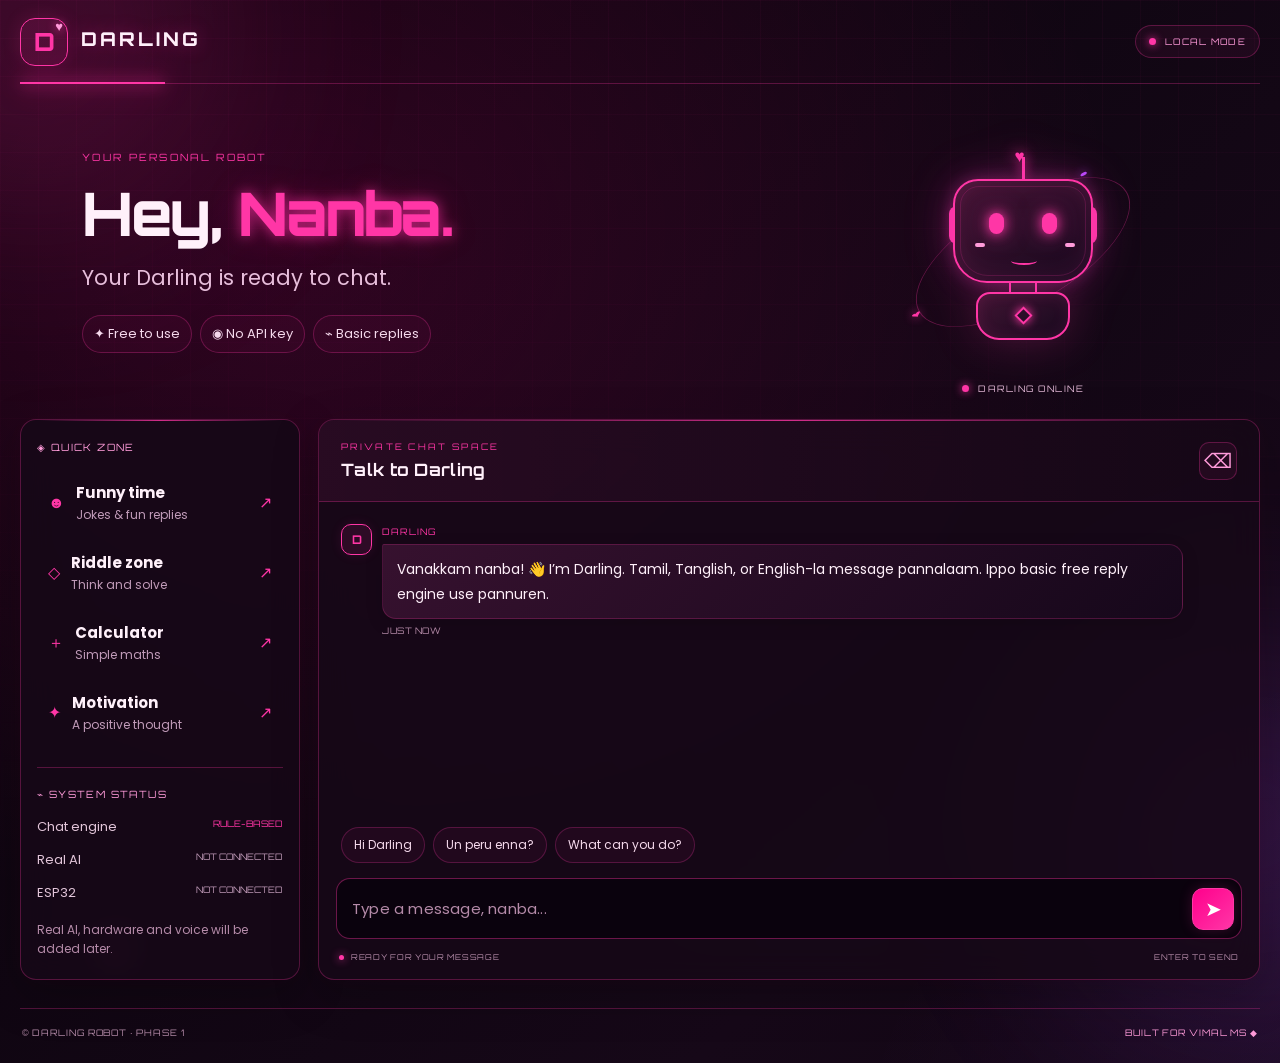
==== frontend/index.html @ db8fdfd2 "Build DARLING AI project" ====
<!doctype html>
<html lang="en"><head><meta charset="utf-8"><meta name="viewport" content="width=device-width,initial-scale=1"><meta name="theme-color" content="#050a0b"><title>Darling Robot | Free Chat</title><link rel="stylesheet" href="style.css"></head>
<body><div class="glow g1"></div><div class="glow g2"></div><main class="shell">
<header><a class="brand" href="#"><span class="logo">D</span><span><b>DARLING</b><small></small></span></a><span class="online"><i></i> LOCAL MODE</span></header>
<section class="hero"><div><p class="eyebrow">YOUR PERSONAL ROBOT</p><h1>Hey, <em>Nanba.</em></h1><p class="subtitle">Your Darling is ready to chat.</p><div class="pills"><span>✦ Free to use</span><span>◉ No API key</span><span>⌁ Basic replies</span></div></div><div class="robot-stage"><div class="orbit"></div><div class="robot"><div class="antenna"></div><div class="ears"></div><div class="face"><i></i><i></i><span></span><b></b></div><div class="neck"></div><div class="body"><span></span></div></div><p><i></i> DARLING ONLINE</p></div></section>
<section class="workspace"><aside class="side"><h3>◈ QUICK ZONE</h3><button data-prompt="Tell me a joke">☻ <span><b>Funny time</b><small>Jokes & fun replies</small></span> ↗</button><button data-prompt="Tell me a riddle">◇ <span><b>Riddle zone</b><small>Think and solve</small></span> ↗</button><button data-prompt="Calculate 25 * 4">＋ <span><b>Calculator</b><small>Simple maths</small></span> ↗</button><button data-prompt="Tell me something motivational">✦ <span><b>Motivation</b><small>A positive thought</small></span> ↗</button><div class="system"><h3>⌁ SYSTEM STATUS</h3><p>Chat engine <b class="green">RULE-BASED</b></p><p>Real AI <b>NOT CONNECTED</b></p><p>ESP32 <b>NOT CONNECTED</b></p><small>Real AI, hardware and voice will be added later.</small></div></aside>
<section class="chat"><div class="chat-head"><div><p class="eyebrow">PRIVATE CHAT SPACE</p><h2>Talk to Darling</h2></div><button id="clear" class="clear" title="Clear chat">⌫</button></div><div id="messages" class="messages" aria-live="polite"><div class="message bot"><div class="avatar">D</div><div><label>DARLING</label><p>Vanakkam nanba! 👋 I’m Darling. Tamil, Tanglish, or English-la message pannalaam. Ippo basic free reply engine use pannuren.</p><small>JUST NOW</small></div></div></div><div class="suggestions"><button data-prompt="Hi Darling">Hi Darling</button><button data-prompt="Un peru enna?">Un peru enna?</button><button data-prompt="What can you do?">What can you do?</button></div><form id="form"><input id="input" maxlength="500" placeholder="Type a message, nanba..." autocomplete="off" required><button class="send" aria-label="Send message">➤</button></form><div class="foot"><span><i></i> READY FOR YOUR MESSAGE</span><span>ENTER TO SEND</span></div></section></section><footer><span>© DARLING ROBOT · PHASE 1</span><span>BUILT FOR VIMAL MS ◆</span></footer></main><script src="app.js"></script></body></html>
---- frontend/style.css ----
@import url('https://fonts.googleapis.com/css2?family=Orbitron:wght@400;500;600;700;800;900&family=Poppins:wght@300;400;500;600;700;800&family=Rajdhani:wght@400;500;600;700&display=swap');

:root {
    --bg: #08030a;
    --panel: rgba(22, 8, 23, 0.88);
    --pink: #ff36a6;
    --hot-pink: #ff008c;
    --light-pink: #ff9bda;
    --purple: #b44cff;
    --text: #fff0fa;
    --muted: #c19bb9;
    --border: rgba(255, 54, 166, 0.28);
    --font: 'Poppins', sans-serif;
    --display: 'Orbitron', sans-serif;
}

* {
    box-sizing: border-box;
    margin: 0;
    padding: 0;
}

html {
    min-height: 100%;
    background: var(--bg);
    scroll-behavior: smooth;
}

body {
    min-height: 100vh;
    overflow-x: hidden;
    color: var(--text);
    font-family: var(--font);
    background:
        radial-gradient(ellipse at 15% 15%, rgba(255, 0, 140, .15), transparent 36%),
        radial-gradient(ellipse at 85% 75%, rgba(180, 76, 255, .14), transparent 34%),
        linear-gradient(135deg, #08030a, #160818 50%, #08030c);
    background-size: 150% 150%;
    animation: backgroundFlow 14s ease-in-out infinite alternate;
}

@keyframes backgroundFlow {
    from {
        background-position: 0% 0%;
    }
    to {
        background-position: 100% 100%;
    }
}

body::before {
    content: "";
    position: fixed;
    inset: 0;
    z-index: 0;
    pointer-events: none;
    background-image:
        linear-gradient(rgba(255, 54, 166, .035) 1px, transparent 1px),
        linear-gradient(90deg, rgba(255, 54, 166, .035) 1px, transparent 1px);
    background-size: 38px 38px;
    mask-image: linear-gradient(to bottom, black, transparent 95%);
}

body::after {
    content: "♥";
    position: fixed;
    z-index: 0;
    left: 8%;
    bottom: -80px;
    pointer-events: none;
    color: rgba(255, 54, 166, .13);
    font-size: 42px;
    text-shadow: 0 0 24px var(--pink);
    animation: floatingHeart 15s linear infinite;
}

@keyframes floatingHeart {
    0% {
        transform: translateY(0) rotate(0deg) scale(.7);
        opacity: 0;
    }
    15% {
        opacity: .8;
    }
    80% {
        opacity: .5;
    }
    100% {
        transform: translateY(-115vh) rotate(35deg) scale(1.4);
        opacity: 0;
    }
}

button,
input {
    font: inherit;
}

button {
    -webkit-tap-highlight-color: transparent;
}

::selection {
    background: var(--pink);
    color: #fff;
}

.shell {
    position: relative;
    z-index: 1;
    width: min(1240px, calc(100% - 40px));
    margin: auto;
}

.glow {
    position: fixed;
    width: 350px;
    height: 350px;
    border-radius: 50%;
    filter: blur(110px);
    opacity: .2;
    pointer-events: none;
    animation: glowMove 12s ease-in-out infinite alternate;
}

.g1 {
    background: var(--pink);
    top: -140px;
    left: -140px;
}

.g2 {
    background: var(--purple);
    right: -150px;
    bottom: -100px;
    animation-delay: -5s;
}

@keyframes glowMove {
    from {
        transform: translate(0, 0) scale(.9);
    }
    to {
        transform: translate(70px, 50px) scale(1.2);
    }
}

header {
    min-height: 84px;
    display: flex;
    align-items: center;
    justify-content: space-between;
    gap: 15px;
    border-bottom: 1px solid var(--border);
    position: relative;
}

header::after {
    content: "";
    position: absolute;
    bottom: -1px;
    left: 0;
    width: 145px;
    height: 2px;
    background: var(--pink);
    box-shadow: 0 0 15px var(--pink), 0 0 30px var(--hot-pink);
    animation: lineGlow 3s ease-in-out infinite alternate;
}

@keyframes lineGlow {
    from {
        width: 80px;
        opacity: .6;
    }
    to {
        width: 190px;
        opacity: 1;
    }
}

.brand {
    display: flex;
    align-items: center;
    gap: 13px;
    color: var(--text);
    text-decoration: none;
}

.logo {
    width: 48px;
    height: 48px;
    display: grid;
    place-items: center;
    border: 1px solid var(--pink);
    border-radius: 15px;
    background: rgba(255, 54, 166, .1);
    color: var(--pink);
    font: 800 25px var(--display);
    box-shadow: 0 0 18px rgba(255, 54, 166, .15);
    animation: heartPulse 2s ease-in-out infinite;
}

.logo::after {
    content: "♥";
    position: absolute;
    margin-left: 30px;
    margin-top: -30px;
    color: var(--light-pink);
    font: 13px var(--font);
    text-shadow: 0 0 10px var(--pink);
}

@keyframes heartPulse {
    0%, 100% {
        transform: scale(1);
        box-shadow: 0 0 12px rgba(255, 54, 166, .2);
    }
    50% {
        transform: scale(1.07);
        box-shadow: 0 0 28px rgba(255, 54, 166, .45);
    }
}

.brand b {
    display: block;
    font: 800 19px var(--display);
    letter-spacing: 3px;
    text-shadow: 0 0 18px rgba(255, 54, 166, .35);
}

.brand small {
    display: block;
    margin-top: 6px;
    color: var(--light-pink);
    font: 9px var(--display);
    letter-spacing: 1.7px;
}

.online {
    display: flex;
    align-items: center;
    gap: 9px;
    padding: 10px 13px;
    border: 1px solid var(--border);
    border-radius: 30px;
    background: rgba(255, 54, 166, .06);
    color: var(--light-pink);
    font: 9px var(--display);
    letter-spacing: 1.3px;
    white-space: nowrap;
}

.online i,
.foot i,
.robot-stage > p i {
    display: inline-block;
    width: 7px;
    height: 7px;
    flex-shrink: 0;
    border-radius: 50%;
    background: var(--pink);
    box-shadow: 0 0 9px var(--pink);
    animation: blinkStatus 2s infinite;
}

@keyframes blinkStatus {
    50% {
        opacity: .35;
        transform: scale(.8);
    }
}

.hero {
    display: grid;
    grid-template-columns: minmax(0, 1fr) 350px;
    align-items: center;
    min-height: 320px;
    padding: 25px 5%;
    gap: 15px;
}

.eyebrow {
    margin-bottom: 14px;
    color: var(--pink);
    font: 10px var(--display);
    letter-spacing: 2.3px;
}

.hero h1 {
    font: 800 clamp(35px, 5vw, 60px) var(--display);
    line-height: 1.2;
    letter-spacing: -2px;
}

.hero h1 em {
    color: var(--pink);
    font-style: normal;
    text-shadow: 0 0 13px rgba(255, 54, 166, .65), 0 0 32px rgba(255, 0, 140, .3);
    animation: textGlow 3s ease-in-out infinite alternate;
}

@keyframes textGlow {
    from {
        text-shadow: 0 0 8px rgba(255, 54, 166, .4);
    }
    to {
        text-shadow: 0 0 22px rgba(255, 54, 166, .8), 0 0 42px rgba(180, 76, 255, .4);
    }
}

.subtitle {
    margin: 13px 0 22px;
    color: #e7bedb;
    font-size: 21px;
}

.pills {
    display: flex;
    flex-wrap: wrap;
    gap: 8px;
}

.pills span {
    padding: 8px 11px;
    border: 1px solid var(--border);
    border-radius: 30px;
    background: rgba(255, 54, 166, .045);
    color: #f5d9ec;
    font-size: 13px;
    transition: .25s;
}

.pills span:hover {
    transform: translateY(-3px);
    border-color: var(--pink);
    color: var(--light-pink);
    box-shadow: 0 0 18px rgba(255, 54, 166, .18);
}

.robot-stage {
    height: 285px;
    position: relative;
    display: flex;
    align-items: center;
    justify-content: center;
    flex-direction: column;
    isolation: isolate;
}

.orbit {
    position: absolute;
    z-index: -1;
    width: 240px;
    height: 240px;
    border: 1px solid rgba(255, 54, 166, .32);
    border-radius: 50%;
    transform: rotate(-30deg) scaleY(.43);
    animation: orbitSpin 15s linear infinite;
}

.orbit::before {
    content: "♥";
    position: absolute;
    top: 45%;
    left: -10px;
    color: var(--pink);
    font-size: 18px;
    text-shadow: 0 0 15px var(--pink);
}

.orbit::after {
    content: "";
    position: absolute;
    top: 12%;
    right: 10%;
    width: 7px;
    height: 7px;
    border-radius: 50%;
    background: var(--purple);
    box-shadow: 0 0 15px var(--purple);
}

@keyframes orbitSpin {
    from {
        rotate: 0deg;
    }
    to {
        rotate: 360deg;
    }
}

.robot {
    position: relative;
    width: 148px;
    height: 190px;
    display: flex;
    align-items: center;
    flex-direction: column;
    filter: drop-shadow(0 0 22px rgba(255, 54, 166, .24));
    animation: robotFloat 4s ease-in-out infinite;
}

@keyframes robotFloat {
    0%, 100% {
        transform: translateY(0);
    }
    50% {
        transform: translateY(-9px);
    }
}

.antenna {
    position: relative;
    width: 3px;
    height: 22px;
    background: var(--pink);
    box-shadow: 0 0 12px var(--pink);
}

.antenna::before {
    content: "♥";
    position: absolute;
    top: -14px;
    left: -7px;
    color: var(--pink);
    font-size: 17px;
    text-shadow: 0 0 15px var(--pink);
    animation: heartPulse 1.5s infinite;
}

.ears {
    position: absolute;
    top: 49px;
    left: 0;
    width: 148px;
    height: 38px;
    border-left: 5px solid var(--pink);
    border-right: 5px solid var(--pink);
    border-radius: 8px;
    background: rgba(255, 54, 166, .035);
    box-shadow: 0 0 13px rgba(255, 54, 166, .2);
}

.face {
    position: relative;
    width: 140px;
    height: 104px;
    margin-top: 0;
    border: 2px solid var(--pink);
    border-radius: 25px 25px 34px 34px;
    background: linear-gradient(145deg, #411433, #16091d);
    box-shadow:
        inset 0 0 30px rgba(255, 54, 166, .15),
        0 0 15px rgba(255, 54, 166, .25),
        0 0 35px rgba(180, 76, 255, .1);
}

.face::after {
    content: "";
    position: absolute;
    inset: 5px;
    border: 1px solid rgba(255, 54, 166, .18);
    border-radius: 19px 19px 28px 28px;
    pointer-events: none;
}

.face i {
    position: absolute;
    top: 32px;
    width: 15px;
    height: 21px;
    border-radius: 8px;
    background: var(--pink);
    box-shadow: 0 0 12px var(--pink), 0 0 25px rgba(255, 54, 166, .6);
    animation: eyeBlink 5s infinite;
}

.face i:first-child {
    left: 34px;
}

.face i:nth-child(2) {
    right: 34px;
    animation-delay: .15s;
}

@keyframes eyeBlink {
    0%, 44%, 48%, 100% {
        transform: scaleY(1);
    }
    46% {
        transform: scaleY(.12);
    }
}

.face span {
    position: absolute;
    top: 62px;
    left: 20px;
    width: 10px;
    height: 4px;
    border-radius: 5px;
    background: var(--light-pink);
    box-shadow: 90px 0 0 var(--light-pink);
}

.face b {
    position: absolute;
    bottom: 16px;
    left: 56px;
    width: 26px;
    height: 8px;
    border-bottom: 2px solid var(--pink);
    border-radius: 50%;
}

.neck {
    width: 28px;
    height: 9px;
    background: #411433;
    border-left: 2px solid var(--pink);
    border-right: 2px solid var(--pink);
}

.body {
    position: relative;
    width: 94px;
    height: 48px;
    display: grid;
    place-items: center;
    border: 2px solid var(--pink);
    border-radius: 14px 14px 23px 23px;
    background: linear-gradient(145deg, #411433, #16091d);
    box-shadow: inset 0 0 15px rgba(255, 54, 166, .12);
}

.body span {
    width: 13px;
    height: 13px;
    border: 2px solid var(--pink);
    transform: rotate(45deg);
    box-shadow: 0 0 10px var(--pink);
    animation: corePulse 2s infinite;
}

@keyframes corePulse {
    50% {
        opacity: .5;
        box-shadow: 0 0 20px var(--pink);
    }
}

.robot-stage > p {
    position: absolute;
    bottom: 0;
    display: flex;
    align-items: center;
    gap: 9px;
    color: #e5bad8;
    font: 9px var(--display);
    letter-spacing: 1.5px;
}

.workspace {
    display: grid;
    grid-template-columns: 280px minmax(0, 1fr);
    gap: 18px;
    padding-bottom: 28px;
}

.side,
.chat {
    position: relative;
    min-width: 0;
    overflow: hidden;
    border: 1px solid var(--border);
    border-radius: 16px;
    background: var(--panel);
    box-shadow: 0 15px 45px rgba(0, 0, 0, .25), 0 0 22px rgba(255, 54, 166, .035);
    backdrop-filter: blur(16px);
    -webkit-backdrop-filter: blur(16px);
    animation: panelAppear .7s ease both;
}

@keyframes panelAppear {
    from {
        opacity: 0;
        transform: translateY(18px);
    }
    to {
        opacity: 1;
        transform: translateY(0);
    }
}

.side::before,
.chat::before {
    content: "";
    position: absolute;
    top: 0;
    left: 18px;
    right: 18px;
    height: 1px;
    background: linear-gradient(90deg, transparent, var(--pink), transparent);
    opacity: .8;
    pointer-events: none;
}

.side {
    padding: 21px 16px;
}

.side h3 {
    display: flex;
    align-items: center;
    gap: 9px;
    margin-bottom: 17px;
    color: var(--light-pink);
    font: 10px var(--display);
    letter-spacing: 1.4px;
}

.side > button {
    width: 100%;
    min-height: 57px;
    display: flex;
    align-items: center;
    gap: 11px;
    margin: 5px 0;
    padding: 10px;
    border: 1px solid transparent;
    border-radius: 10px;
    background: transparent;
    color: var(--pink);
    text-align: left;
    cursor: pointer;
    transition: background .25s, border-color .25s, transform .25s, box-shadow .25s;
}

.side > button:hover {
    transform: translateX(4px);
    border-color: var(--border);
    background: rgba(255, 54, 166, .08);
    box-shadow: 0 0 18px rgba(255, 54, 166, .07);
}

.side > button > span {
    flex: 1;
    color: var(--text);
}

.side > button b,
.side > button small {
    display: block;
}

.side > button b {
    color: #fff0fa;
    font-size: 15px;
}

.side > button small {
    margin-top: 2px;
    color: var(--muted);
    font-size: 12px;
}

.system {
    margin-top: 22px;
    padding-top: 20px;
    border-top: 1px solid var(--border);
}

.system p {
    display: flex;
    align-items: flex-start;
    justify-content: space-between;
    gap: 8px;
    margin: 13px 0;
    color: #e2c5d9;
    font-size: 13px;
}

.system p b {
    max-width: 58%;
    color: #c19bb9;
    text-align: right;
    font: 9px var(--display);
    line-height: 1.5;
}

.system p b.green {
    color: var(--pink);
}

.system > small {
    display: block;
    margin-top: 17px;
    color: #b58ba9;
    font-size: 12px;
    line-height: 1.6;
}

.chat {
    display: flex;
    flex-direction: column;
    min-height: 545px;
}

.chat-head {
    display: flex;
    align-items: center;
    justify-content: space-between;
    gap: 12px;
    padding: 21px 22px;
    border-bottom: 1px solid var(--border);
    background: linear-gradient(90deg, rgba(255, 54, 166, .07), transparent);
}

.chat-head .eyebrow {
    margin-bottom: 7px;
    font-size: 9px;
}

.chat-head h2 {
    font: 700 17px var(--display);
    letter-spacing: .3px;
}

.clear {
    width: 38px;
    height: 38px;
    display: grid;
    place-items: center;
    border: 1px solid var(--border);
    border-radius: 10px;
    background: rgba(255, 54, 166, .06);
    color: var(--light-pink);
    font-size: 20px;
    cursor: pointer;
    transition: .25s;
}

.clear:hover {
    transform: rotate(-8deg) scale(1.06);
    border-color: var(--pink);
    color: #fff;
    box-shadow: 0 0 18px rgba(255, 54, 166, .2);
}

.messages {
    flex: 1;
    min-height: 270px;
    max-height: 390px;
    display: flex;
    flex-direction: column;
    gap: 19px;
    padding: 22px;
    overflow-y: auto;
    scrollbar-width: thin;
    scrollbar-color: rgba(255, 54, 166, .4) transparent;
}

.messages::-webkit-scrollbar {
    width: 5px;
}

.messages::-webkit-scrollbar-thumb {
    border-radius: 8px;
    background: rgba(255, 54, 166, .4);
}

.message {
    max-width: 94%;
    display: flex;
    align-items: flex-start;
    gap: 10px;
    animation: messageIn .35s cubic-bezier(.2, .8, .2, 1);
}

@keyframes messageIn {
    from {
        opacity: 0;
        transform: translateY(12px) scale(.97);
    }
    to {
        opacity: 1;
        transform: translateY(0) scale(1);
    }
}

.message .avatar {
    flex: 0 0 31px;
    width: 31px;
    height: 31px;
    display: grid;
    place-items: center;
    border: 1px solid var(--pink);
    border-radius: 10px;
    background: rgba(255, 54, 166, .1);
    color: var(--pink);
    font: 700 12px var(--display);
    box-shadow: 0 0 12px rgba(255, 54, 166, .1);
}

.message > div:last-child {
    min-width: 0;
}

.message label {
    display: block;
    margin: 2px 0 7px;
    color: var(--pink);
    font: 9px var(--display);
    letter-spacing: 1.2px;
}

.message p {
    padding: 12px 14px;
    border: 1px solid rgba(255, 54, 166, .22);
    border-radius: 2px 14px 14px 14px;
    background: linear-gradient(135deg, rgba(56, 18, 48, .95), rgba(22, 8, 27, .95));
    color: #fff0fa;
    font-family: 'Poppins', sans-serif;
    font-size: 14px;
    line-height: 1.75;
    white-space: pre-wrap;
    overflow-wrap: anywhere;
    box-shadow: 0 5px 18px rgba(0, 0, 0, .12);
}

.message small {
    display: block;
    margin-top: 6px;
    color: #b58ba9;
    font: 9px var(--display);
    letter-spacing: .5px;
}

.message.user,
.message.user-message {
    align-self: flex-end;
    flex-direction: row-reverse;
}

.message.user .avatar,
.message.user-message .avatar {
    border-color: rgba(180, 76, 255, .65);
    background: rgba(180, 76, 255, .1);
    color: #d8a7ff;
}

.message.user label,
.message.user-message label {
    color: #d8a7ff;
    text-align: right;
}

.message.user p,
.message.user-message p {
    border-color: rgba(180, 76, 255, .35);
    border-radius: 14px 2px 14px 14px;
    background: linear-gradient(135deg, rgba(55, 22, 75, .95), rgba(28, 12, 39, .95));
}

.message.user small,
.message.user-message small {
    text-align: right;
}

.suggestions {
    display: flex;
    flex-wrap: wrap;
    gap: 8px;
    padding: 0 22px 15px;
}

.suggestions button {
    padding: 8px 12px;
    border: 1px solid rgba(255, 54, 166, .24);
    border-radius: 30px;
    background: rgba(255, 54, 166, .05);
    color: #f5d9ec;
    font-size: 12px;
    cursor: pointer;
    transition: .25s;
}

.suggestions button:hover {
    transform: translateY(-2px);
    border-color: var(--pink);
    background: rgba(255, 54, 166, .12);
    color: #fff;
    box-shadow: 0 0 15px rgba(255, 54, 166, .12);
}

#form {
    display: flex;
    align-items: center;
    gap: 10px;
    margin: 0 17px;
    padding: 7px 7px 7px 15px;
    border: 1px solid rgba(255, 54, 166, .4);
    border-radius: 14px;
    background: rgba(10, 3, 13, .95);
    transition: border-color .25s, box-shadow .25s;
}

#form:focus-within {
    border-color: var(--pink);
    box-shadow: 0 0 0 3px rgba(255, 54, 166, .08), 0 0 24px rgba(255, 54, 166, .12);
}

#input {
    flex: 1;
    min-width: 0;
    padding: 11px 0;
    border: none;
    outline: none;
    background: transparent;
    color: #fff0fa;
    font-family: 'Poppins', sans-serif;
    font-size: 15px;
    font-weight: 400;
    letter-spacing: .2px;
    caret-color: var(--pink);
}

#input::placeholder {
    color: #b58ba9;
    font-family: 'Poppins', sans-serif;
    font-weight: 400;
}

.send {
    flex: 0 0 42px;
    width: 42px;
    height: 42px;
    display: grid;
    place-items: center;
    border: 1px solid var(--pink);
    border-radius: 11px;
    background: linear-gradient(135deg, var(--hot-pink), var(--pink));
    color: #fff;
    font-size: 20px;
    cursor: pointer;
    transition: transform .2s, box-shadow .2s, background .2s;
    box-shadow: 0 0 14px rgba(255, 54, 166, .18);
}

.send:hover {
    transform: translateY(-2px) scale(1.04);
    box-shadow: 0 0 25px rgba(255, 54, 166, .45);
}

.send:active {
    transform: scale(.93);
}

.foot {
    display: flex;
    align-items: center;
    justify-content: space-between;
    gap: 10px;
    padding: 13px 20px 17px;
    color: #b58ba9;
    font: 8px var(--display);
    letter-spacing: .7px;
}

.foot span:first-child {
    display: flex;
    align-items: center;
    gap: 7px;
}

.foot i {
    width: 5px;
    height: 5px;
}

footer {
    display: flex;
    align-items: center;
    justify-content: space-between;
    gap: 12px;
    padding: 18px 2px 25px;
    border-top: 1px solid var(--border);
    color: #b58ba9;
    font: 9px var(--display);
    letter-spacing: .9px;
}

footer span:last-child {
    text-align: right;
    color: var(--light-pink);
}

button:focus-visible,
a:focus-visible,
input:focus-visible {
    outline: 2px solid var(--light-pink);
    outline-offset: 3px;
}

@media (max-width: 850px) {
    .hero {
        grid-template-columns: minmax(0, 1fr) 270px;
        padding-left: 2%;
        padding-right: 2%;
    }

    .workspace {
        grid-template-columns: 245px minmax(0, 1fr);
        gap: 13px;
    }

    .robot-stage {
        transform: scale(.9);
    }

    .side {
        padding: 17px 12px;
    }

    .side > button {
        gap: 8px;
        padding: 10px 7px;
    }
}

@media (max-width: 650px) {
    .shell {
        width: calc(100% - 22px);
    }

    header {
        min-height: 70px;
    }

    .logo {
        width: 38px;
        height: 38px;
        font-size: 20px;
    }

    .brand {
        gap: 9px;
    }

    .brand b {
        font-size: 14px;
        letter-spacing: 1.5px;
    }

    .brand small {
        font-size: 7px;
        letter-spacing: .9px;
    }

    .online {
        gap: 6px;
        padding: 8px;
        font-size: 8px;
        letter-spacing: .5px;
    }

    .hero {
        grid-template-columns: 1fr;
        min-height: auto;
        padding: 29px 4% 6px;
    }

    .hero h1 {
        font-size: clamp(34px, 9vw, 46px);
    }

    .subtitle {
        margin: 10px 0 17px;
        font-size: 19px;
    }

    .pills {
        gap: 6px;
    }

    .pills span {
        padding: 7px 8px;
        font-size: 11px;
    }

    .robot-stage {
        height: 230px;
        margin-top: 0;
        transform: scale(.86);
    }

    .workspace {
        grid-template-columns: 1fr;
        gap: 13px;
    }

    .chat {
        order: 1;
        min-height: 490px;
    }

    .side {
        order: 2;
        padding: 18px 14px;
    }

    .chat-head {
        padding: 17px;
    }

    .chat-head h2 {
        font-size: 15px;
    }

    .messages {
        min-height: 245px;
        max-height: 420px;
        padding: 17px 12px;
        gap: 15px;
    }

    .message {
        max-width: 100%;
        gap: 8px;
    }

    .message .avatar {
        flex-basis: 29px;
        width: 29px;
        height: 29px;
        font-size: 10px;
    }

    .message p {
        padding: 10px 12px;
        font-size: 14px;
    }

    .suggestions {
        gap: 6px;
        padding: 0 12px 13px;
    }

    .suggestions button {
        padding: 7px 9px;
        font-size: 12px;
    }

    #form {
        margin: 0 10px;
        padding-left: 12px;
    }

    #input {
        font-size: 14px;
    }

    .send {
        flex-basis: 38px;
        width: 38px;
        height: 38px;
    }

    .foot {
        padding: 11px 13px 14px;
        font-size: 7px;
        letter-spacing: .3px;
    }

    footer {
        font-size: 7px;
        letter-spacing: .3px;
    }
}

@media (max-width: 360px) {
    .shell {
        width: calc(100% - 16px);
    }

    .brand b {
        font-size: 12px;
    }

    .brand small {
        font-size: 6px;
    }

    .online {
        font-size: 7px;
    }

    .hero h1 {
        font-size: 32px;
    }

    .pills span {
        font-size: 10px;
    }

    .foot {
        font-size: 6px;
    }
}

@media (prefers-reduced-motion: reduce) {
    *,
    *::before,
    *::after {
        animation-duration: .01ms !important;
        animation-iteration-count: 1 !important;
        scroll-behavior: auto !important;
        transition-duration: .01ms !important;
    }
}
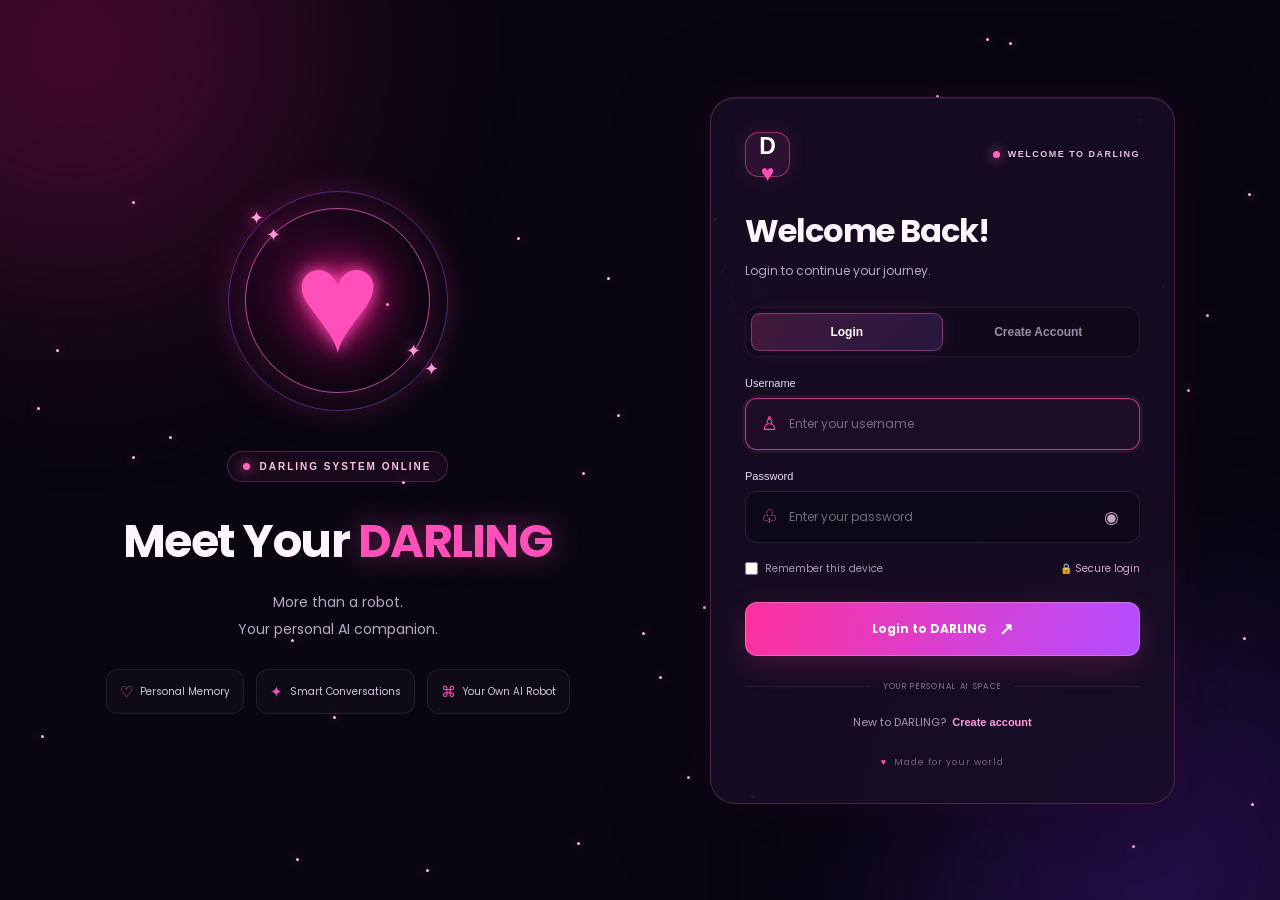
==== commit d4f68f86: "Update DARLING AI frontend and authentication" ====
--- a/frontend/index.html
+++ b/frontend/index.html
@@ -1,7 +1,15 @@
-<!doctype html>
-<html lang="en"><head><meta charset="utf-8"><meta name="viewport" content="width=device-width,initial-scale=1"><meta name="theme-color" content="#050a0b"><title>Darling Robot | Free Chat</title><link rel="stylesheet" href="style.css"></head>
-<body><div class="glow g1"></div><div class="glow g2"></div><main class="shell">
-<header><a class="brand" href="#"><span class="logo">D</span><span><b>DARLING</b><small></small></span></a><span class="online"><i></i> LOCAL MODE</span></header>
-<section class="hero"><div><p class="eyebrow">YOUR PERSONAL ROBOT</p><h1>Hey, <em>Nanba.</em></h1><p class="subtitle">Your Darling is ready to chat.</p><div class="pills"><span>✦ Free to use</span><span>◉ No API key</span><span>⌁ Basic replies</span></div></div><div class="robot-stage"><div class="orbit"></div><div class="robot"><div class="antenna"></div><div class="ears"></div><div class="face"><i></i><i></i><span></span><b></b></div><div class="neck"></div><div class="body"><span></span></div></div><p><i></i> DARLING ONLINE</p></div></section>
-<section class="workspace"><aside class="side"><h3>◈ QUICK ZONE</h3><button data-prompt="Tell me a joke">☻ <span><b>Funny time</b><small>Jokes & fun replies</small></span> ↗</button><button data-prompt="Tell me a riddle">◇ <span><b>Riddle zone</b><small>Think and solve</small></span> ↗</button><button data-prompt="Calculate 25 * 4">＋ <span><b>Calculator</b><small>Simple maths</small></span> ↗</button><button data-prompt="Tell me something motivational">✦ <span><b>Motivation</b><small>A positive thought</small></span> ↗</button><div class="system"><h3>⌁ SYSTEM STATUS</h3><p>Chat engine <b class="green">RULE-BASED</b></p><p>Real AI <b>NOT CONNECTED</b></p><p>ESP32 <b>NOT CONNECTED</b></p><small>Real AI, hardware and voice will be added later.</small></div></aside>
-<section class="chat"><div class="chat-head"><div><p class="eyebrow">PRIVATE CHAT SPACE</p><h2>Talk to Darling</h2></div><button id="clear" class="clear" title="Clear chat">⌫</button></div><div id="messages" class="messages" aria-live="polite"><div class="message bot"><div class="avatar">D</div><div><label>DARLING</label><p>Vanakkam nanba! 👋 I’m Darling. Tamil, Tanglish, or English-la message pannalaam. Ippo basic free reply engine use pannuren.</p><small>JUST NOW</small></div></div></div><div class="suggestions"><button data-prompt="Hi Darling">Hi Darling</button><button data-prompt="Un peru enna?">Un peru enna?</button><button data-prompt="What can you do?">What can you do?</button></div><form id="form"><input id="input" maxlength="500" placeholder="Type a message, nanba..." autocomplete="off" required><button class="send" aria-label="Send message">➤</button></form><div class="foot"><span><i></i> READY FOR YOUR MESSAGE</span><span>ENTER TO SEND</span></div></section></section><footer><span>© DARLING ROBOT · PHASE 1</span><span>BUILT FOR VIMAL MS ◆</span></footer></main><script src="app.js"></script></body></html>
+<!DOCTYPE html>
+<html lang="en">
+<head>
+    <meta charset="UTF-8">
+    <meta name="viewport" content="width=device-width, initial-scale=1.0">
+    <title>DARLING AI</title>
+    <meta http-equiv="refresh" content="0; url=auth.html">
+</head>
+<body>
+    <p>Opening DARLING AI...</p>
+    <script>
+        window.location.replace('auth.html');
+    </script>
+</body>
+</html>
